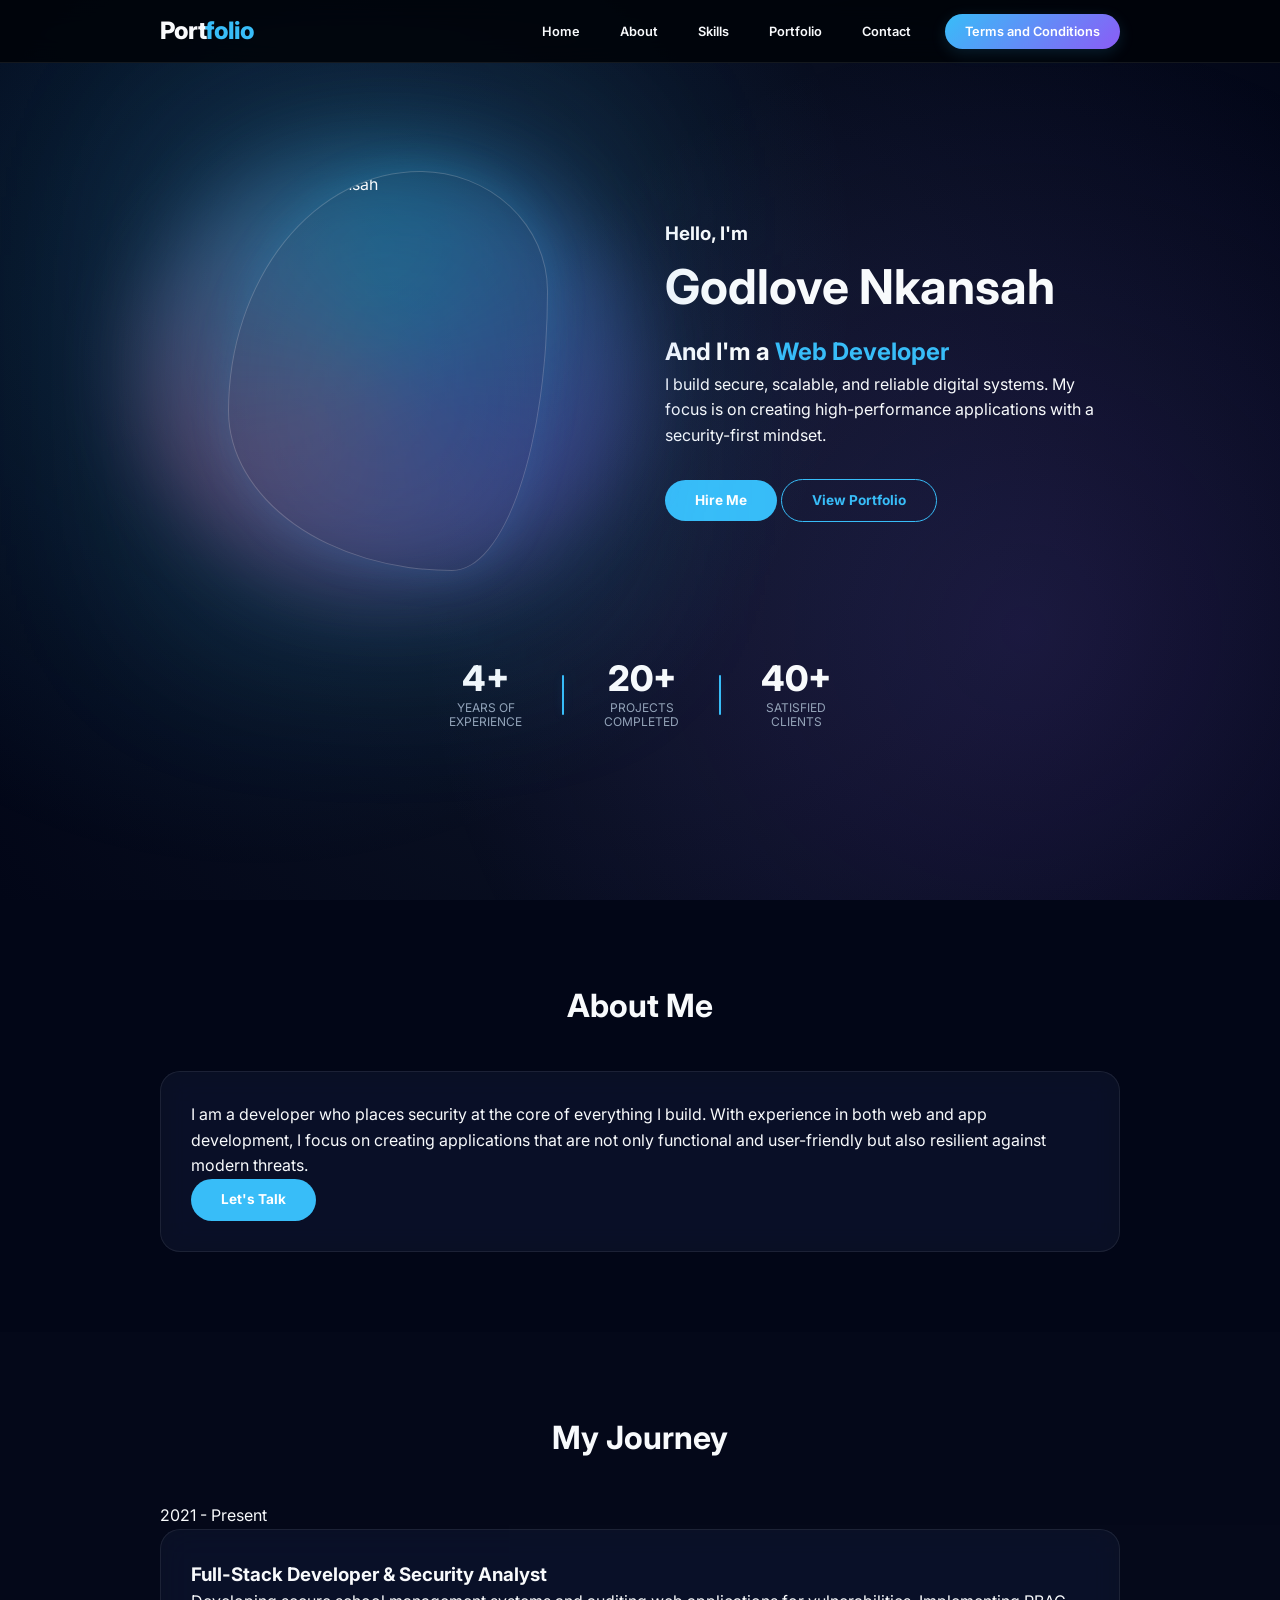
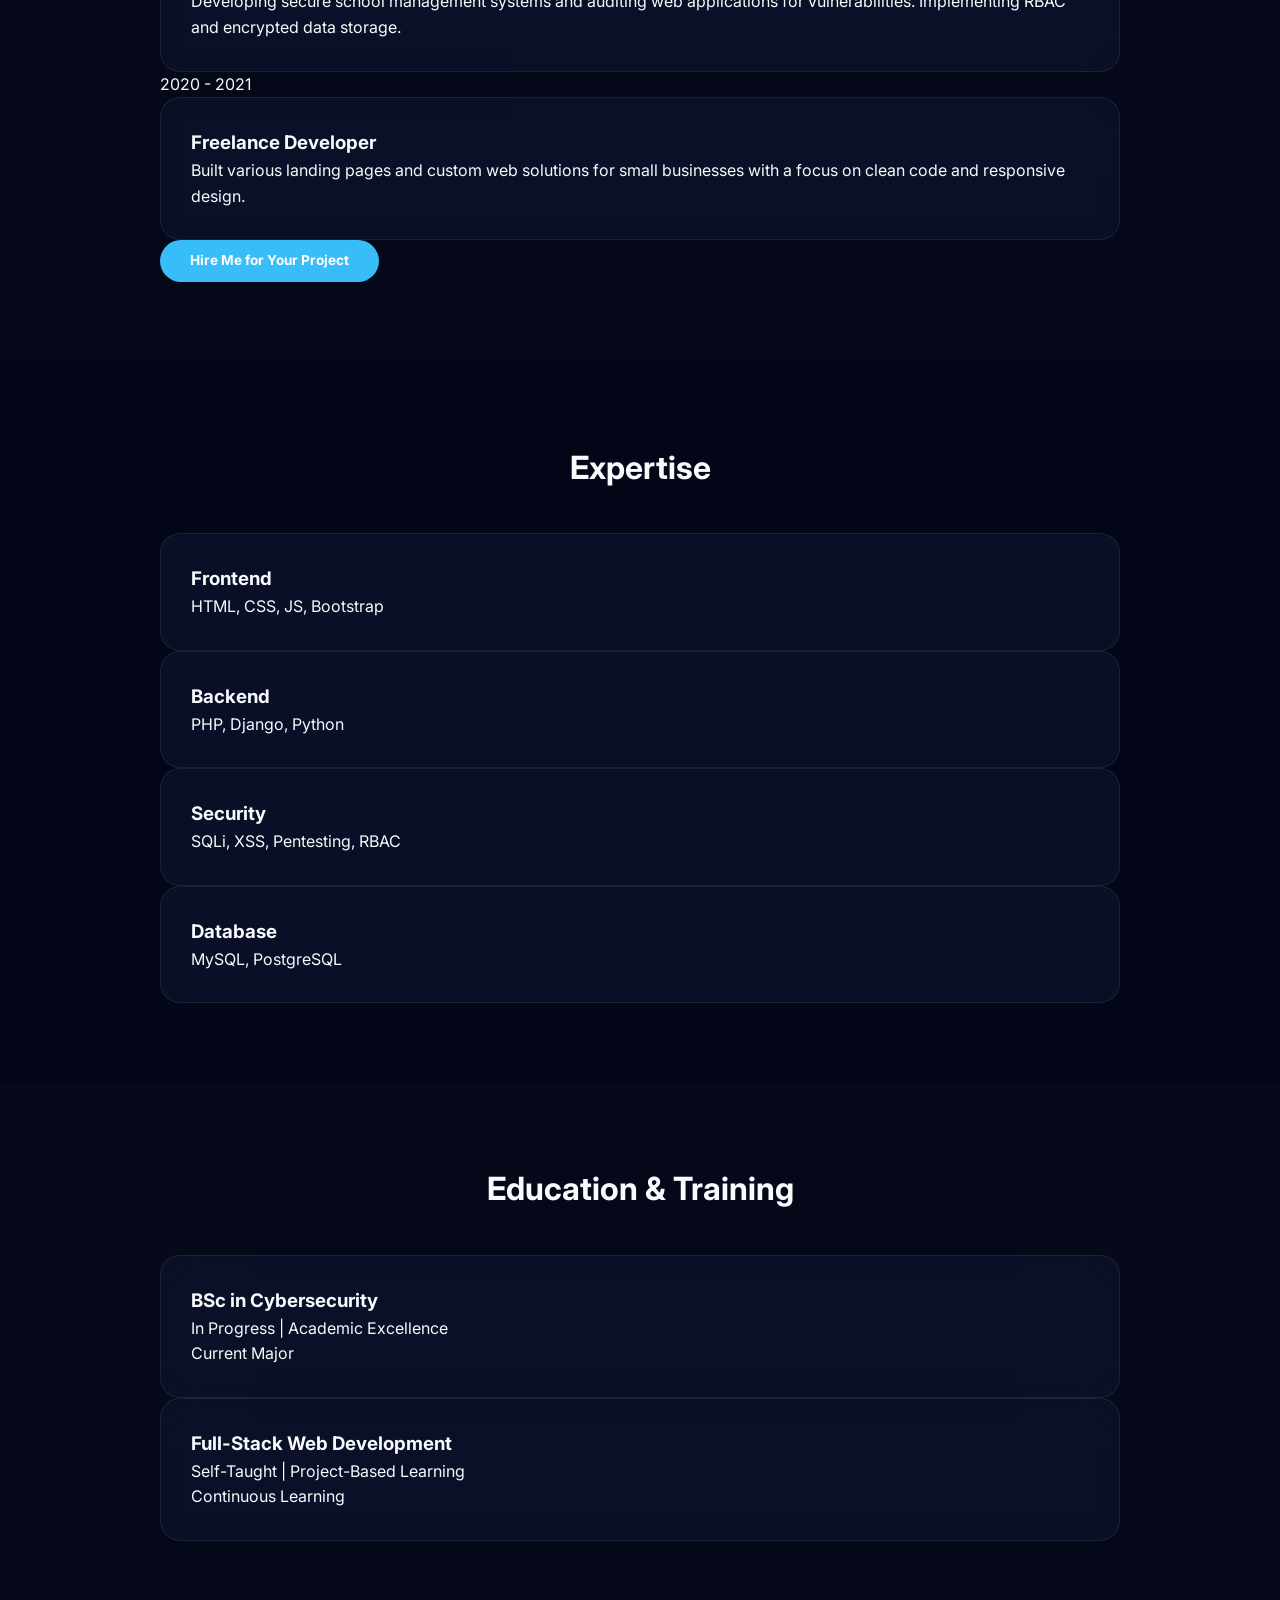
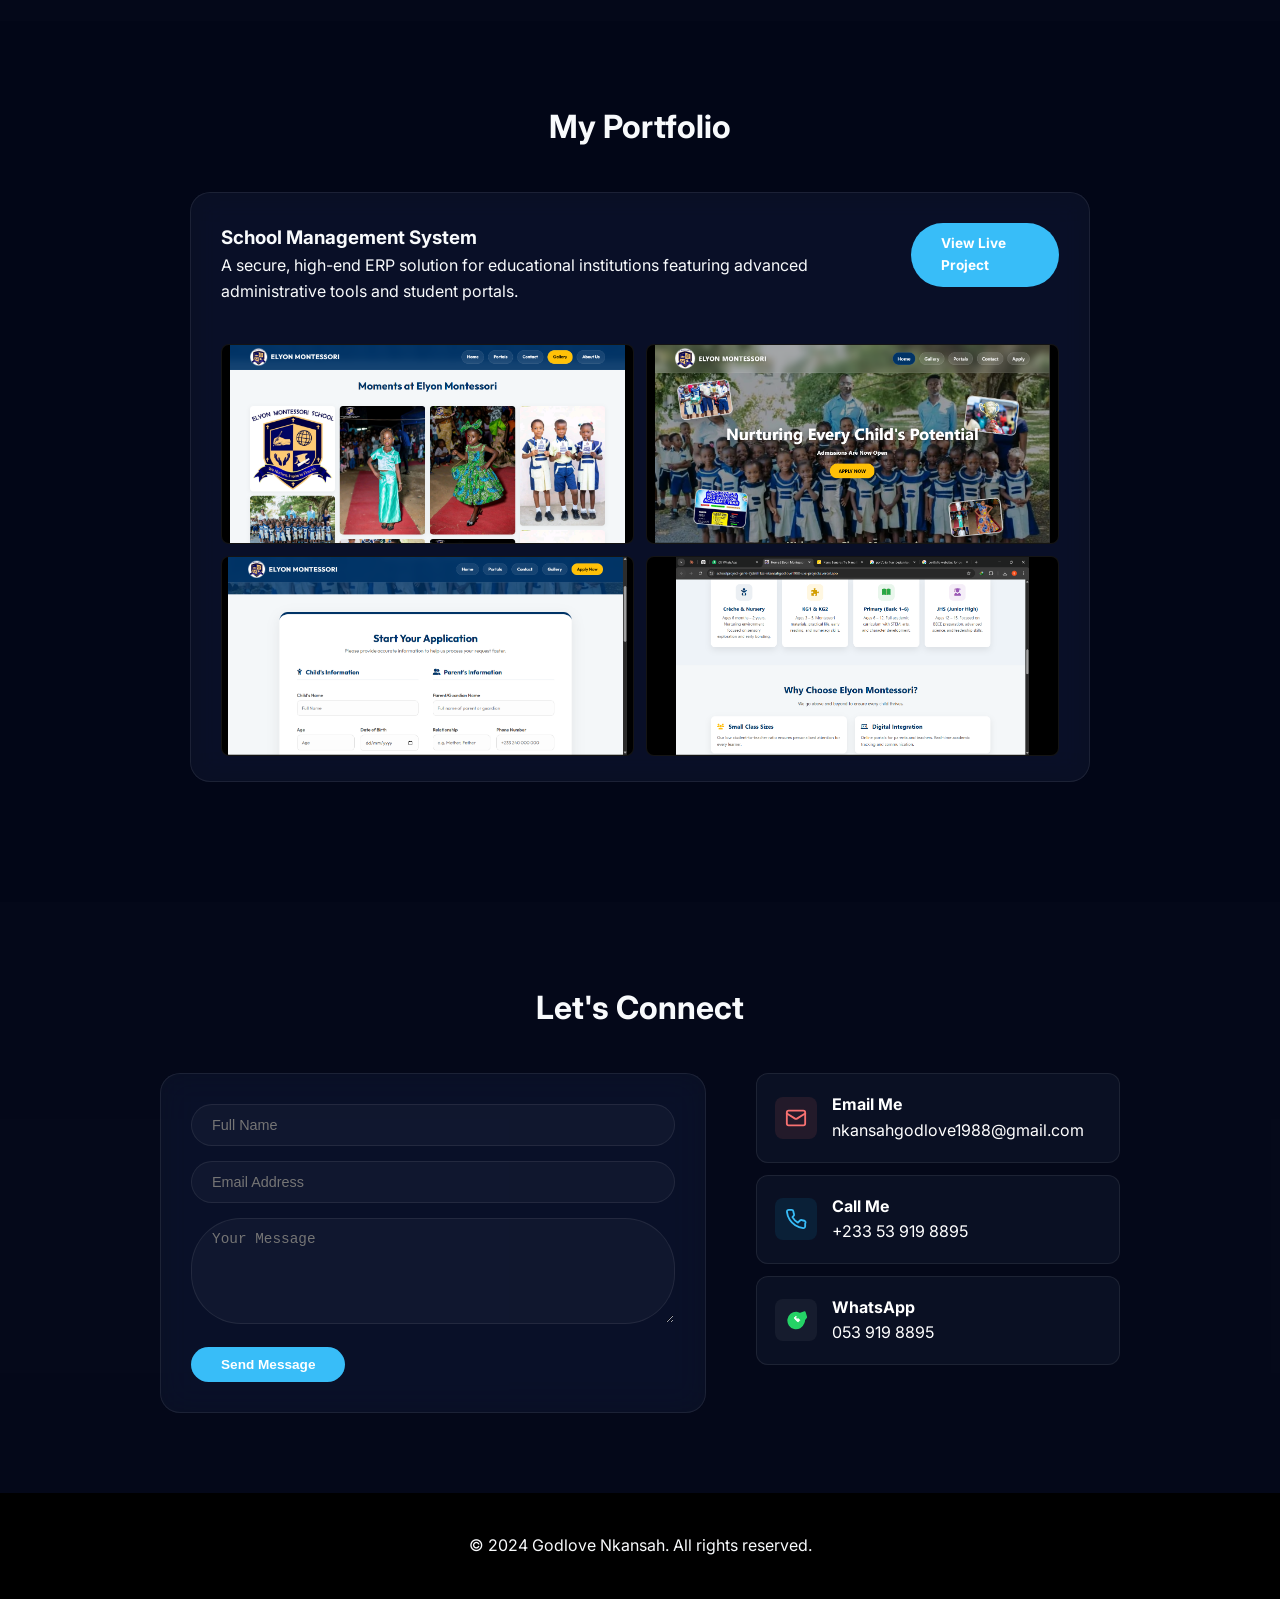
==== my portfolio/index.html @ 36435b4e "Add files via upload" ====
<!DOCTYPE html>
<html lang="en">

<head>
    <meta charset="UTF-8">
    <meta name="viewport" content="width=device-width, initial-scale=1.0">
    <title>Godlove Nkansah | Portfolio</title>

    <!-- Fonts -->
    <link rel="preconnect" href="https://fonts.googleapis.com">
    <link rel="preconnect" href="https://fonts.gstatic.com" crossorigin>
    <link href="https://fonts.googleapis.com/css2?family=Inter:wght@400;500;600;700;800&display=swap" rel="stylesheet">

    <!-- Icons -->
    <script src="https://unpkg.com/lucide@latest"></script>

    <!-- CSS -->
    <link rel="stylesheet" href="style.css">
</head>

<body>
    <div class="scroll-progress-container">
        <div class="scroll-progress"></div>
    </div>

    <nav id="main-nav">
        <div class="container nav-container">
            <div class="logo">Port<span>folio</span></div>
            <ul class="nav-links">
                <li><a href="#home" class="nav-btn">Home</a></li>
                <li><a href="#about" class="nav-btn">About</a></li>
                <li><a href="#skills" class="nav-btn">Skills</a></li>
                <li><a href="#projects" class="nav-btn">Portfolio</a></li>
                <li><a href="#contact" class="nav-btn">Contact</a></li>
                <li><a href="terms.html" class="nav-btn btn-cv">Terms and Conditions</a></li>
            </ul>
            <button class="mobile-toggle" id="mobile-toggle">
                <i data-lucide="menu"></i>
            </button>
        </div>
    </nav>

    <main id="home">
        <!-- Hero Section -->
        <section class="hero-section">
            <div class="container">
                <div class="hero-main">
                    <div class="hero-image-side">
                        <div class="blob-bg"></div>
                        <div class="profile-img-container">
                            <!-- Placeholder Profile -->
                            <img src="https://images.unsplash.com/photo-1507003211169-0a1dd7228f2d?auto=format&fit=crop&q=80&w=600"
                                alt="Godlove Nkansah">
                        </div>
                    </div>
                    <div class="hero-text-side">
                        <h3>Hello, I'm</h3>
                        <h1>Godlove Nkansah</h1>
                        <h2>And I'm a <span>Web Developer</span></h2>
                        <p>I build secure, scalable, and reliable digital systems. My focus is on creating
                            high-performance applications with a security-first mindset.</p>

                        <div class="hero-socials">
                            <a href="#"><i data-lucide="facebook"></i></a>
                            <a href="#"><i data-lucide="twitter"></i></a>
                            <a href="#"><i data-lucide="linkedin"></i></a>
                            <a href="#"><i data-lucide="github"></i></a>
                        </div>

                        <div class="hero-actions">
                            <a href="#contact" class="btn btn-primary">Hire Me</a>
                            <a href="#projects" class="btn btn-outline">View Portfolio</a>
                        </div>
                    </div>
                </div>

                <div class="hero-stats">
                    <div class="stat-item">
                        <h4>4+</h4>
                        <p>Years of <br> Experience</p>
                    </div>
                    <div class="stat-divider"></div>
                    <div class="stat-item">
                        <h4>20+</h4>
                        <p>Projects <br> Completed</p>
                    </div>
                    <div class="stat-divider"></div>
                    <div class="stat-item">
                        <h4>40+</h4>
                        <p>Satisfied <br> Clients</p>
                    </div>
                </div>
            </div>
        </section>

        <!-- About Section -->
        <section id="about" class="fade-up">
            <div class="container text-center-mobile">
                <h2 class="section-title">About Me</h2>
                <div class="glass-card about-intro">
                    <p>I am a developer who places security at the core of everything I build. With experience in both
                        web and app development, I focus on creating applications that are not only functional and
                        user-friendly but also resilient against modern threats.</p>
                    <div class="section-actions">
                        <a href="#contact" class="btn btn-primary">Let's Talk</a>
                    </div>
                </div>
            </div>
        </section>

        <!-- Experience Section -->
        <section id="experience" class="bg-section">
            <div class="container">
                <h2 class="section-title">My Journey</h2>
                <div class="timeline">
                    <div class="timeline-item">
                        <div class="timeline-dot"></div>
                        <div class="timeline-date">2021 - Present</div>
                        <div class="glass-card">
                            <h3>Full-Stack Developer & Security Analyst</h3>
                            <p>Developing secure school management systems and auditing web applications for
                                vulnerabilities. Implementing RBAC and encrypted data storage.</p>
                        </div>
                    </div>
                    <div class="timeline-item">
                        <div class="timeline-dot"></div>
                        <div class="timeline-date">2020 - 2021</div>
                        <div class="glass-card">
                            <h3>Freelance Developer</h3>
                            <p>Built various landing pages and custom web solutions for small businesses with a focus on
                                clean code and responsive design.</p>
                        </div>
                    </div>
                </div>
                <div class="section-actions text-center">
                    <a href="#contact" class="btn btn-primary">Hire Me for Your Project</a>
                </div>
            </div>
        </section>

        <!-- Skills Section -->
        <section id="skills">
            <div class="container">
                <h2 class="section-title">Expertise</h2>
                <div class="skills-grid-advanced">
                    <div class="skill-box glass-card">
                        <div class="skill-header">
                            <i data-lucide="layout"></i>
                            <h3>Frontend</h3>
                        </div>
                        <div class="skill-bar">
                            <div class="progress" style="width: 90%;"></div>
                        </div>
                        <p>HTML, CSS, JS, Bootstrap</p>
                    </div>
                    <div class="skill-box glass-card">
                        <div class="skill-header">
                            <i data-lucide="server"></i>
                            <h3>Backend</h3>
                        </div>
                        <div class="skill-bar">
                            <div class="progress" style="width: 85%;"></div>
                        </div>
                        <p>PHP, Django, Python</p>
                    </div>
                    <div class="skill-box glass-card">
                        <div class="skill-header">
                            <i data-lucide="shield"></i>
                            <h3>Security</h3>
                        </div>
                        <div class="skill-bar">
                            <div class="progress" style="width: 95%;"></div>
                        </div>
                        <p>SQLi, XSS, Pentesting, RBAC</p>
                    </div>
                    <div class="skill-box glass-card">
                        <div class="skill-header">
                            <i data-lucide="database"></i>
                            <h3>Database</h3>
                        </div>
                        <div class="skill-bar">
                            <div class="progress" style="width: 80%;"></div>
                        </div>
                        <p>MySQL, PostgreSQL</p>
                    </div>
                </div>
            </div>
        </section>

        <!-- Education & Training Section -->
        <section id="training" class="bg-section">
            <div class="container">
                <h2 class="section-title">Education & Training</h2>
                <div class="projects-grid">
                    <div class="glass-card cert-card">
                        <i data-lucide="graduation-cap"></i>
                        <h3>BSc in Cybersecurity</h3>
                        <p>In Progress | Academic Excellence</p>
                        <span class="focus-tag">Current Major</span>
                    </div>
                    <div class="glass-card cert-card">
                        <i data-lucide="code-2"></i>
                        <h3>Full-Stack Web Development</h3>
                        <p>Self-Taught | Project-Based Learning</p>
                        <span class="focus-tag">Continuous Learning</span>
                    </div>
                </div>
            </div>
        </section>

        <!-- Projects Section -->
        <section id="projects">
            <div class="container">
                <h2 class="section-title">My Portfolio</h2>

                <!-- Project: School Management System (Compact Gallery) -->
                <div class="glass-card project-card-v3">
                    <div class="project-content-v3">
                        <div class="project-header-v3">
                            <div class="title-meta">
                                <h3>School Management System</h3>
                                <p class="project-desc">A secure, high-end ERP solution for educational institutions
                                    featuring advanced administrative tools and student portals.</p>
                            </div>
                            <a href="https://schoolproject-gsn6-7jds6h1xz-nkansahgodlove1988-uxs-projects.vercel.app/"
                                target="_blank" class="btn btn-primary btn-sm">View Live Project</a>
                        </div>
                    </div>

                    <div class="project-mini-grid">
                        <div class="mini-img" onclick="openLightbox('images/Screenshot 2026-04-08 165418.png')">
                            <img src="images/Screenshot 2026-04-08 165418.png" alt="Admin Dashboard">
                        </div>
                        <div class="mini-img" onclick="openLightbox('images/Screenshot 2026-04-08 165438.png')">
                            <img src="images/Screenshot 2026-04-08 165438.png" alt="Analytics View">
                        </div>
                        <div class="mini-img" onclick="openLightbox('images/Screenshot 2026-04-08 165044.png')">
                            <img src="images/Screenshot 2026-04-08 165044.png" alt="Student Portal">
                        </div>
                        <div class="mini-img" onclick="openLightbox('images/Screenshot 2026-04-08 164956.png')">
                            <img src="images/Screenshot 2026-04-08 164956.png" alt="Portal Tools">
                        </div>
                    </div>
                </div>
            </div>
        </section>

        <!-- Lightbox Modal -->
        <div id="lightbox" class="lightbox" onclick="closeLightbox()">
            <span class="close-lightbox">&times;</span>
            <img id="lightbox-img" src="" alt="Preview">
        </div>
        <!-- Contact Section -->
        <section id="contact" class="bg-section">
            <div class="container">
                <h2 class="section-title">Let's Connect</h2>
                <div class="contact-grid">
                    <div class="contact-form-container glass-card">
                        <form id="contact-form">
                            <div class="form-group">
                                <input type="text" placeholder="Full Name" required>
                            </div>
                            <div class="form-group">
                                <input type="email" placeholder="Email Address" required>
                            </div>
                            <div class="form-group">
                                <textarea placeholder="Your Message" rows="5" required></textarea>
                            </div>
                            <div class="form-submit-container">
                                <button type="submit" class="btn btn-primary">Send Message</button>
                            </div>
                        </form>
                    </div>

                    <div class="contact-methods">
                        <a href="mailto:nkansahgodlove1988@gmail.com" class="contact-method-link">
                            <svg class="lucide lucide-mail" xmlns="http://www.w3.org/2000/svg" width="24" height="24" viewBox="0 0 24 24" fill="none" stroke="currentColor" stroke-width="2" stroke-linecap="round" stroke-linejoin="round"><rect width="20" height="16" x="2" y="4" rx="2"/><path d="m22 7-8.97 5.7a1.94 1.94 0 0 1-2.06 0L2 7"/></svg>
                            <div>
                                <h4>Email Me</h4>
                                <p>nkansahgodlove1988@gmail.com</p>
                            </div>
                        </a>
                        <a href="tel:+233539198895" class="contact-method-link">
                            <svg class="lucide lucide-phone" xmlns="http://www.w3.org/2000/svg" width="24" height="24" viewBox="0 0 24 24" fill="none" stroke="currentColor" stroke-width="2" stroke-linecap="round" stroke-linejoin="round"><path d="M22 16.92v3a2 2 0 0 1-2.18 2 19.79 19.79 0 0 1-8.63-3.07 19.5 19.5 0 0 1-6-6 19.79 19.79 0 0 1-3.07-8.67A2 2 0 0 1 4.11 2h3a2 2 0 0 1 2 1.72 12.84 12.84 0 0 0 .7 2.81 2 2 0 0 1-.45 2.11L8.09 9.91a16 16 0 0 0 6 6l2.27-2.27a2 2 0 0 1 2.11-.45 12.84 12.84 0 0 0 2.81.7A2 2 0 0 1 22 16.92z"/></svg>
                            <div>
                                <h4>Call Me</h4>
                                <p>+233 53 919 8895</p>
                            </div>
                        </a>
                        <a href="https://wa.me/233539198895" target="_blank" class="contact-method-link whatsapp-link">
                            <svg class="lucide lucide-whatsapp" xmlns="http://www.w3.org/2000/svg" width="24" height="24" viewBox="0 0 24 24" fill="none" stroke="#25D366" stroke-width="2" stroke-linecap="round" stroke-linejoin="round"><path d="M21 11.5a8.38 8.38 0 0 1-.9 3.8 8.5 8.5 0 1 1-7.6-11.23 8.35 8.35 0 0 1 3.5 1.13l5.5-1.7 1.7 5.5Z" fill="#25D366"/><path d="M12.3 8.3c-.3-.3-.6-.3-.9 0l-1.1 1.1c-.2.2-.3.5-.1.7.5.8 1.1 1.5 1.7 2.1l2.1 1.7c.2.2.5.1.7-.1l1.1-1.1c.3-.3.3-.6 0-.9l-1.1-1.1c-.3-.3-.6-.3-.9 0l-.3.3c-.2.2-.5.2-.7 0l-1.1-1.1c-.2-.2-.2-.5 0-.7l.3-.3Z" fill="white" stroke="white" stroke-width="1"/></svg>
                            <div>
                                <h4>WhatsApp</h4>
                                <p>053 919 8895</p>
                            </div>
                        </a>
                    </div>
                </div>
            </div>
        </section>
    </main>

    <footer class="footer">
        <div class="container">
            <div class="footer-content">
                <p>&copy; 2024 Godlove Nkansah. All rights reserved.</p>
                <div class="footer-socials">
                    <a href="#"><i data-lucide="linkedin"></i></a>
                    <a href="#"><i data-lucide="github"></i></a>
                    <a href="https://wa.me/233539198895"><i data-lucide="message-circle"></i></a>
                </div>
            </div>
        </div>
    </footer>

    <script src="script.js"></script>
</body>

</html>
---- my portfolio/style.css ----
:root {
    --bg-dark: #020617;
    --bg-card: rgba(15, 23, 42, 0.6);
    --primary: #38bdf8;
    --primary-glow: rgba(56, 189, 248, 0.15);
    --secondary: #8b5cf6;
    --secondary-glow: rgba(139, 92, 246, 0.15);
    --accent: #f472b6;
    --text-main: #f8fafc;
    --text-muted: #94a3b8;
    --border-color: rgba(255, 255, 255, 0.08);
    --transition: cubic-bezier(0.4, 0, 0.2, 1); 
    --transition-speed: 0.4s;
}

body::before {
    content: '';
    position: fixed;
    top: 0;
    left: 0;
    width: 100%;
    height: 100%;
    background: radial-gradient(circle at 50% 50%, #0f172a 0%, #020617 100%);
    z-index: -2;
}

body::after {
    content: '';
    position: fixed;
    top: 0;
    left: 0;
    width: 100%;
    height: 100%;
    background: 
        radial-gradient(circle at 20% 30%, var(--primary-glow) 0%, transparent 50%),
        radial-gradient(circle at 80% 70%, var(--secondary-glow) 0%, transparent 50%);
    z-index: -1;
    animation: bg-pulse 15s ease-in-out infinite alternate;
}

@keyframes bg-pulse {
    0% { transform: scale(1) translate(0, 0); }
    100% { transform: scale(1.2) translate(5%, 5%); }
}

* { margin: 0; padding: 0; box-sizing: border-box; }

html { scroll-behavior: smooth; scroll-padding-top: 80px; }

body {
    background-color: var(--bg-dark);
    color: var(--text-main);
    font-family: 'Inter', sans-serif;
    line-height: 1.6;
    overflow-x: hidden;
}

.container { max-width: 1000px; margin: 0 auto; padding: 0 20px; }

/* --- Navigation --- */
#main-nav {
    position: fixed;
    top: 0;
    width: 100%;
    z-index: 1000;
    background: rgba(1, 4, 9, 0.9);
    backdrop-filter: blur(12px);
    padding: 12px 0;
    border-bottom: 1px solid var(--border-color);
}



.scroll-progress-container {
    position: fixed;
    top: 0;
    left: 0;
    width: 100%;
    height: 3px;
    z-index: 2000;
}

.scroll-progress {
    height: 100%;
    background: linear-gradient(to right, var(--primary), var(--secondary));
    width: 0%;
    box-shadow: 0 0 10px var(--primary-glow);
}

.nav-container { 
    display: flex; 
    justify-content: space-between; 
    align-items: center; 
    width: 100%;
}

.logo {
    font-size: 1.5rem;
    font-weight: 800;
    color: var(--text-main);
    text-decoration: none;
    letter-spacing: -1px;
}

.logo span {
    color: var(--primary);
}

.nav-links { display: flex; gap: 8px; align-items: center; list-style: none; margin-left: auto; }

.nav-btn {
    padding: 8px 16px;
    border-radius: 50px;
    font-weight: 600;
    font-size: 0.8rem;
    text-decoration: none;
    color: var(--text-main);
    transition: var(--transition);
}

.nav-btn:hover { 
    background: var(--primary-glow); 
    color: var(--primary);
    transform: translateY(-1px);
}

.btn-cv {
    background: linear-gradient(135deg, var(--primary), var(--secondary));
    color: white !important;
    border: none;
    padding: 10px 20px !important;
    box-shadow: 0 4px 15px var(--primary-glow);
    margin-left: 10px;
}

.btn-cv:hover {
    transform: translateY(-2px) scale(1.05);
    box-shadow: 0 8px 25px var(--primary-glow);
    filter: brightness(1.1);
}

/* --- Hero --- */
.hero-section { min-height: 100vh; display: flex; align-items: center; padding: 80px 0; }
.hero-text-side h3 { animation: fade-in-right 0.8s ease-out 0.2s forwards; opacity: 0; }
.hero-text-side h1 { font-size: 3rem; margin-bottom: 8px; animation: fade-in-right 0.8s ease-out 0.4s forwards; opacity: 0; }
.hero-text-side h2 { animation: fade-in-right 0.8s ease-out 0.6s forwards; opacity: 0; }
.hero-text-side h2 span { color: var(--primary); }
.hero-text-side p { animation: fade-in-right 0.8s ease-out 0.8s forwards; opacity: 0; }
.hero-socials { animation: fade-in-right 0.8s ease-out 1s forwards; opacity: 0; margin-bottom: 25px; }
.hero-actions { animation: fade-in-up 0.8s ease-out 1.2s forwards; opacity: 0; margin-top: 30px; }

@keyframes fade-in-right {
    0% { transform: translateX(-30px); opacity: 0; }
    100% { transform: translateX(0); opacity: 1; }
}

@keyframes fade-in-up {
    0% { transform: translateY(30px); opacity: 0; }
    100% { transform: translateY(0); opacity: 1; }
}

@keyframes float {
    0%, 100% { transform: translateY(0); }
    50% { transform: translateY(-10px); }
}

.hero-main { 
    display: grid; 
    grid-template-columns: 1fr 1fr; 
    gap: 50px; 
    align-items: center;
}

.hero-text-side {
    animation: float 8s ease-in-out infinite;
}

.hero-image-side { position: relative; display: flex; justify-content: center; align-items: center; }

.profile-img-container {
    width: 100%;
    max-width: 320px;
    aspect-ratio: 4/5;
    border-radius: 60% 40% 30% 70% / 60% 30% 70% 40%;
    overflow: hidden;
    position: relative;
    z-index: 2;
    border: 1px solid rgba(255, 255, 255, 0.2);
    box-shadow: 0 0 40px var(--primary-glow);
    animation: blob-morph 10s ease-in-out infinite, zoom-in-entry 1.5s cubic-bezier(0.16, 1, 0.3, 1) 0.5s forwards;
    opacity: 0;
}

.hero-image-side::before {
    content: '';
    position: absolute;
    width: 110%;
    height: 110%;
    border-radius: 50%;
    background: conic-gradient(from 0deg, var(--primary), var(--secondary), var(--accent), var(--primary));
    filter: blur(40px);
    opacity: 0.3;
    animation: spin 8s linear infinite;
    z-index: 1;
}

@keyframes spin {
    to { transform: rotate(360deg); }
}

.profile-img-container img { width: 100%; height: 100%; object-fit: cover; }

.blob-bg {
    position: absolute;
    width: 400px;
    height: 480px;
    background: var(--primary);
    filter: blur(100px);
    opacity: 0.2;
    z-index: 1;
    animation: float 12s ease-in-out infinite;
}

@keyframes blob-morph {
    0%, 100% { border-radius: 60% 40% 30% 70% / 60% 30% 70% 40%; }
    50% { border-radius: 30% 60% 70% 40% / 50% 60% 30% 60%; }
}

@keyframes zoom-in-entry {
    0% { transform: scale(2); opacity: 0; filter: blur(10px); }
    100% { transform: scale(1); opacity: 1; filter: blur(0); }
}

.hero-stats {
    display: flex;
    justify-content: center;
    align-items: center;
    gap: 40px;
    margin-top: 50px;
    padding-top: 40px;
    animation: float 7s ease-in-out infinite 1s;
}

.stat-divider {
    width: 2px;
    height: 40px;
    background: var(--primary);
    box-shadow: 0 0 10px var(--primary-glow);
    border-radius: 2px;
}

.stat-item { text-align: center; }
.stat-item h4 { font-size: 2.2rem; font-weight: 800; transition: var(--transition); line-height: 1; margin-bottom: 5px; }
.stat-item h4:hover { transform: translateY(-2px); color: var(--primary); }
.stat-item p { font-size: 0.75rem; color: var(--text-muted); text-transform: uppercase; line-height: 1.2; }

/* --- Sections --- */
section { padding: 80px 0; clear: both; }
.section-title { font-size: 2rem; text-align: center; margin-bottom: 40px; }
.bg-section { background: rgba(255, 255, 255, 0.01); }

.glass-card {
    background: var(--bg-card);
    backdrop-filter: blur(16px) saturate(180%);
    border: 1px solid var(--border-color);
    border-radius: 20px;
    padding: 30px;
    transition: var(--transition-speed) var(--transition);
    animation: float-card 12s ease-in-out infinite;
    position: relative;
    overflow: hidden;
}

.glass-card::after {
    content: '';
    position: absolute;
    top: 0;
    left: -100%;
    width: 100%;
    height: 100%;
    background: linear-gradient(90deg, transparent, rgba(255,255,255,0.05), transparent);
    transition: 0.5s;
}

.glass-card:hover::after {
    left: 100%;
}

@keyframes float-card {
    0%, 100% { transform: translateY(0) rotate(0); }
    33% { transform: translateY(-8px) rotate(0.8deg); }
    66% { transform: translateY(4px) rotate(-0.5deg); }
}

.glass-card:hover { 
    border-color: rgba(255,255,255,0.3); 
    transform: translateY(-8px) scale(1.02); 
    box-shadow: 0 20px 40px rgba(0,0,0,0.4);
    z-index: 10; 
}

/* --- PROJECT GALLERY --- */
.project-card-v3 { margin: 0 auto 40px auto; max-width: 900px; padding: 0 !important; }
.project-content-v3 { padding: 30px 30px 5px 30px; }
.project-header-v3 {
    display: flex;
    justify-content: space-between;
    align-items: flex-start;
    gap: 15px;
    margin-bottom: 35px;
}

.project-mini-grid {
    display: grid;
    grid-template-columns: 1fr 1fr;
    gap: 12px;
    padding: 0 30px 25px 30px;
}

.mini-img {
    height: 200px;
    border-radius: 8px;
    overflow: hidden;
    cursor: zoom-in;
    border: 1px solid var(--border-color);
    transition: var(--transition);
    background: #000;
    display: flex;
    align-items: center;
    justify-content: center;
}

.mini-img img { width: 100%; height: 100%; object-fit: contain; transition: var(--transition); }
.mini-img:hover img { transform: scale(1.05); }
.mini-img:hover { transform: translateY(-3px); border-color: var(--primary); box-shadow: 0 5px 15px rgba(14, 165, 233, 0.2); }

/* --- Contact Form --- */
.contact-grid { display: grid; grid-template-columns: 1.2fr 0.8fr; gap: 50px; align-items: start; }
.contact-form { display: flex; flex-direction: column; gap: 0; }
.form-group { margin-bottom: 15px; }
.form-group input, .form-group textarea {
    width: 100%;
    background: rgba(255, 255, 255, 0.03);
    border: 1px solid var(--border-color);
    padding: 12px 20px;
    border-radius: 50px;
    color: white;
    font-size: 0.9rem;
    transition: var(--transition);
}

.form-group input:focus, .form-group textarea:focus { border-color: var(--primary); background: rgba(14, 165, 233, 0.05); }

.btn-primary, .btn-outline {
    padding: 10px 30px;
    border-radius: 50px;
    font-weight: 700;
    text-decoration: none;
    cursor: pointer;
    transition: var(--transition);
    font-size: 0.85rem;
    display: inline-block;
}

.btn-primary { background: var(--primary); color: #fff; border: none; }
.btn-primary:hover { transform: translateY(-2px); box-shadow: 0 8px 15px var(--primary-glow); }

.btn-outline { background: transparent; color: var(--primary); border: 1px solid var(--primary) !important; }
.btn-outline:hover { background: var(--primary-glow); transform: translateY(-2px); }

.contact-method-link {
    display: flex;
    align-items: center;
    gap: 15px;
    padding: 18px;
    background: var(--bg-card);
    border: 1px solid var(--border-color);
    border-radius: 12px;
    text-decoration: none;
    color: white;
    margin-bottom: 12px;
    transition: var(--transition);
    width: 100%;
}

.contact-method-link:hover {
    border-color: var(--primary);
    transform: translateX(5px);
    background: rgba(14, 165, 233, 0.05);
}

.contact-method-link svg {
    width: 22px; height: 22px; padding: 10px; background: rgba(255,255,255,0.05); border-radius: 8px; flex-shrink: 0; display: block; box-sizing: content-box;
}

.contact-method-link .lucide-mail { color: #f87171 !important; background: rgba(248, 113, 113, 0.1); }
.contact-method-link .lucide-phone { color: var(--primary) !important; background: rgba(14, 165, 233, 0.1); }
.contact-method-link .whatsapp-link svg { color: #22c55e !important; background: rgba(34, 197, 94, 0.1); }

.footer { padding: 40px 0; background: #000; text-align: center; }

/* Lightbox */
.lightbox {
    position: fixed; inset: 0; background: rgba(0,0,0,0.9); z-index: 2000; display: none; align-items: center; justify-content: center;
}
#lightbox-img { max-width: 90%; max-height: 90%; border-radius: 8px; }

/* --- Mobile Menu Styles --- */
.mobile-toggle {
    display: none;
    background: none;
    border: none;
    color: white;
    font-size: 1.8rem;
    cursor: pointer;
    z-index: 2000;
}

@media (max-width: 800px) {
    .container { padding: 0 15px; }
    
    .mobile-toggle { display: block; }
    
    .nav-links {
        display: none;
        position: fixed;
        top: 0;
        right: 0;
        height: 100vh;
        width: 100%;
        background: rgba(1, 4, 9, 0.98);
        backdrop-filter: blur(20px);
        flex-direction: column;
        justify-content: center;
        align-items: center;
        gap: 20px;
        z-index: 1500;
        transition: 0.3s ease;
    }
    
    .nav-links.active {
        display: flex;
    }

    .hero-section { padding: 100px 0 40px 0; min-height: auto; overflow: hidden; }
    .hero-main { grid-template-columns: 1fr; text-align: center; gap: 30px; }
    .hero-image-side { order: -1; margin-bottom: 40px; }
    .hero-image-side::before { width: 140%; height: 140%; opacity: 0.2; } /* Subtler aura on mobile */
    .hero-text-side h1 { font-size: 2.2rem; }
    .hero-text-side h2 { font-size: 1.4rem; }
    .hero-actions { display: flex; flex-direction: column; gap: 15px; align-items: center; }
    .hero-actions .btn { width: 100%; max-width: 250px; }
    
    .nav-links { margin-left: 0; } /* Reset margin for mobile menu */
    .btn-cv { margin-left: 0; margin-top: 10px; width: 80%; text-align: center; }

    .hero-stats { 
        flex-direction: row; 
        flex-wrap: wrap; 
        gap: 15px; 
        justify-content: center;
        margin-top: 20px;
        padding: 20px 0;
    }
    .stat-item { flex: 1 1 100px; }
    .stat-divider { display: none; }
    
    .section-title { font-size: 1.8rem; margin-bottom: 30px; }
    .glass-card { padding: 20px; }
    
    .project-header-v3 { flex-direction: column; align-items: center; text-align: center; }
    .project-mini-grid { grid-template-columns: 1fr; padding: 0 20px 20px 20px; }
    .mini-img { height: 180px; }
    
    .contact-grid { grid-template-columns: 1fr; gap: 30px; }
    .contact-method-link { padding: 15px; }
}

@media (max-width: 480px) {
    .hero-text-side h1 { font-size: 1.8rem; }
    .hero-text-side h3 { font-size: 1rem; }
    .stat-item h4 { font-size: 1.8rem; }
}
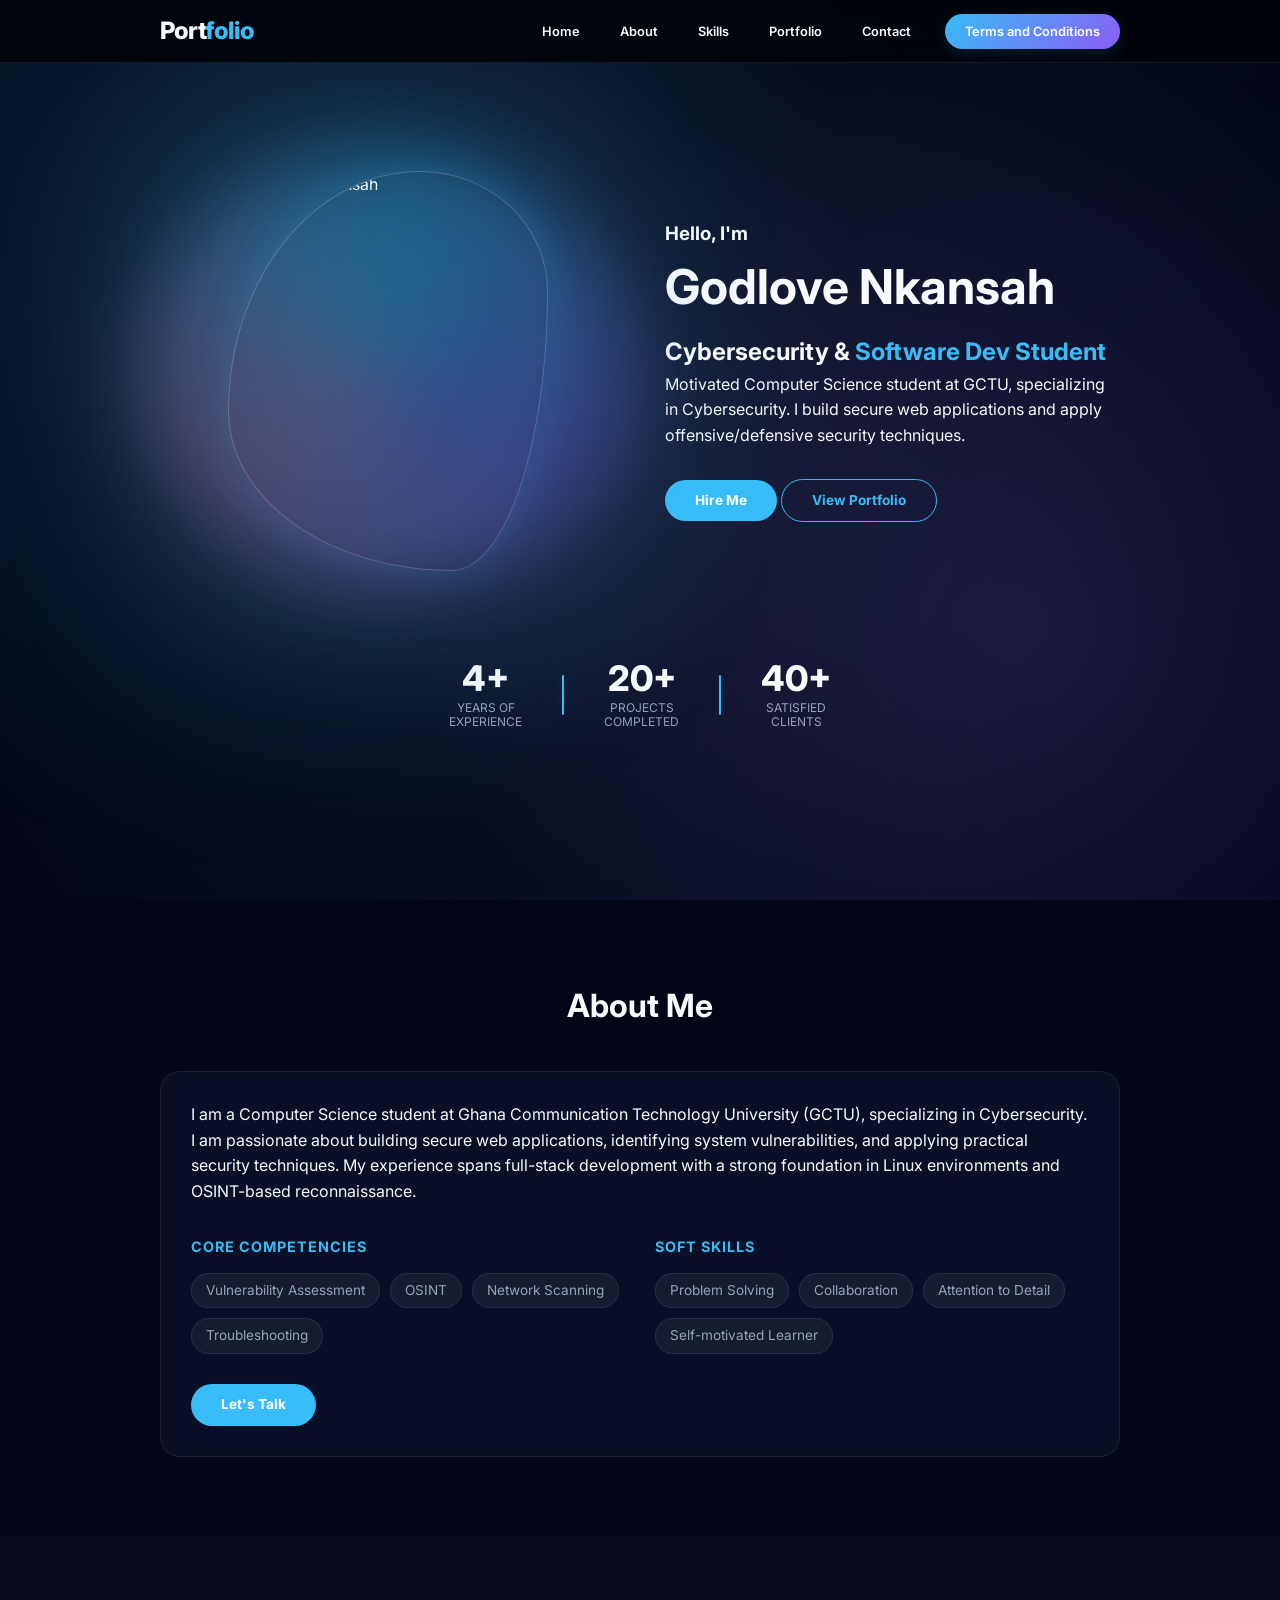
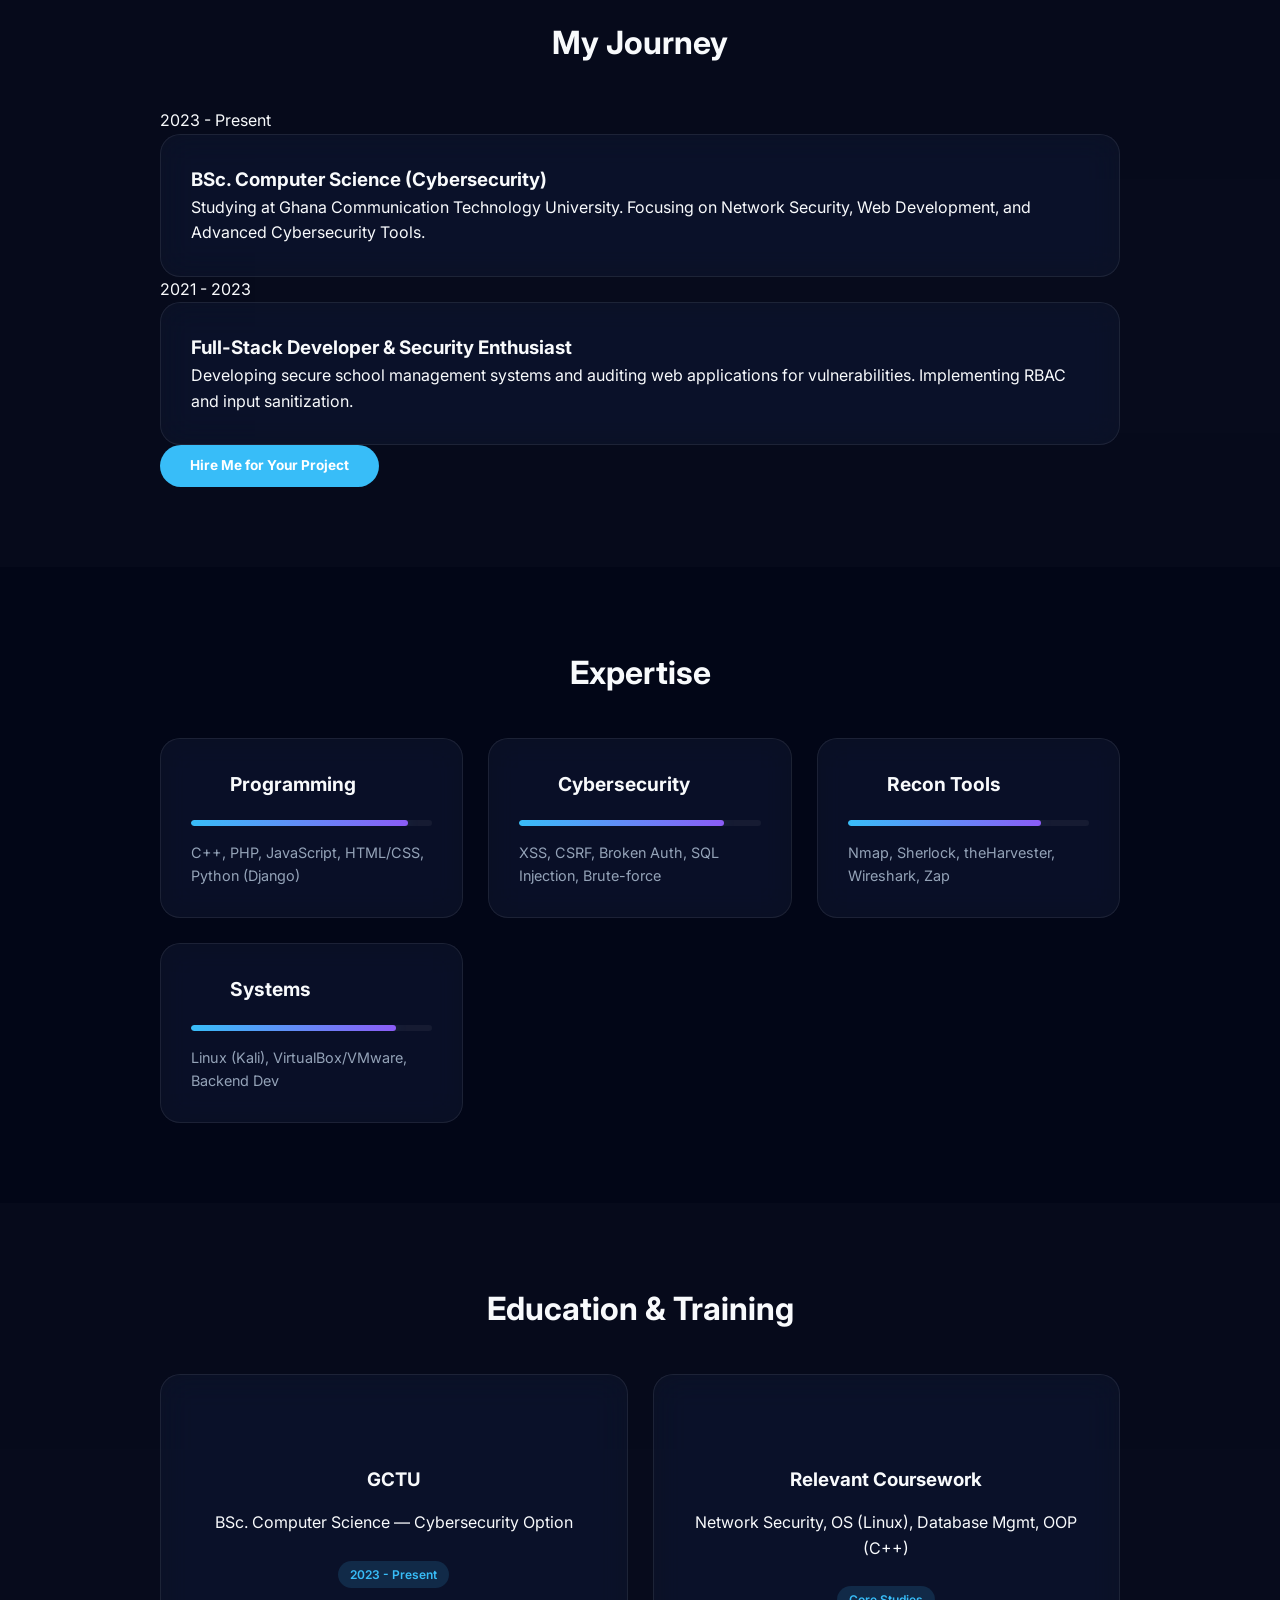
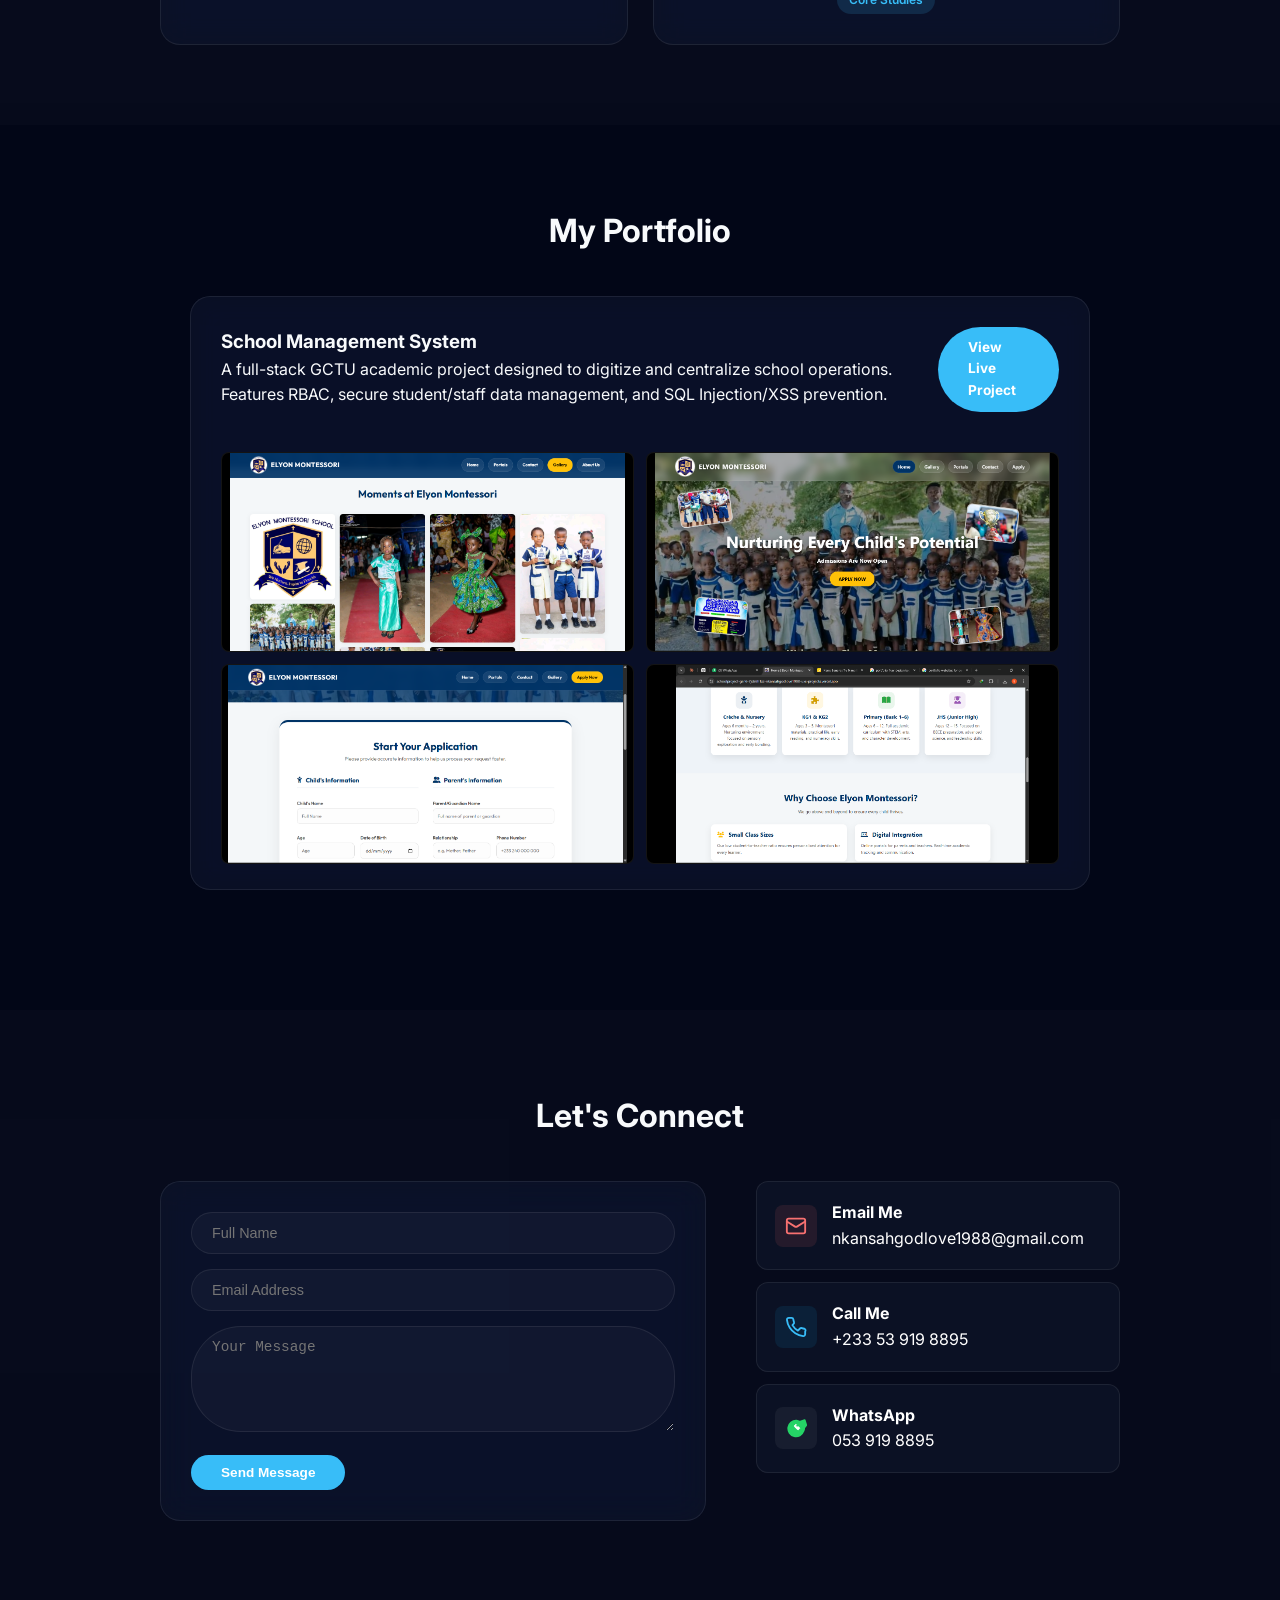
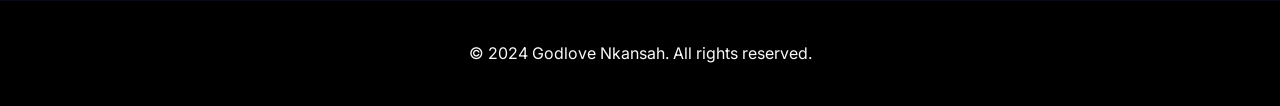
==== commit 0c2f4328: "Update portfolio with resume info: Cybersecurity specialization at GCTU, specific skills, and projec" ====
--- a/my portfolio/index.html
+++ b/my portfolio/index.html
@@ -56,9 +56,9 @@
                     <div class="hero-text-side">
                         <h3>Hello, I'm</h3>
                         <h1>Godlove Nkansah</h1>
-                        <h2>And I'm a <span>Web Developer</span></h2>
-                        <p>I build secure, scalable, and reliable digital systems. My focus is on creating
-                            high-performance applications with a security-first mindset.</p>
+                        <h2>Cybersecurity & <span>Software Dev Student</span></h2>
+                        <p>Motivated Computer Science student at GCTU, specializing in Cybersecurity. I build 
+                            secure web applications and apply offensive/defensive security techniques.</p>
 
                         <div class="hero-socials">
                             <a href="#"><i data-lucide="facebook"></i></a>
@@ -98,12 +98,37 @@
             <div class="container text-center-mobile">
                 <h2 class="section-title">About Me</h2>
                 <div class="glass-card about-intro">
-                    <p>I am a developer who places security at the core of everything I build. With experience in both
-                        web and app development, I focus on creating applications that are not only functional and
-                        user-friendly but also resilient against modern threats.</p>
+                    <p>I am a Computer Science student at Ghana Communication Technology University (GCTU), 
+                        specializing in Cybersecurity. I am passionate about building secure web applications, 
+                        identifying system vulnerabilities, and applying practical security techniques. 
+                        My experience spans full-stack development with a strong foundation in Linux 
+                        environments and OSINT-based reconnaissance.</p>
+                    
+                    <div class="about-tags">
+                        <div class="tag-group">
+                            <h4>Core Competencies</h4>
+                            <div class="tags">
+                                <span class="tag">Vulnerability Assessment</span>
+                                <span class="tag">OSINT</span>
+                                <span class="tag">Network Scanning</span>
+                                <span class="tag">Troubleshooting</span>
+                            </div>
+                        </div>
+                        <div class="tag-group">
+                            <h4>Soft Skills</h4>
+                            <div class="tags">
+                                <span class="tag">Problem Solving</span>
+                                <span class="tag">Collaboration</span>
+                                <span class="tag">Attention to Detail</span>
+                                <span class="tag">Self-motivated Learner</span>
+                            </div>
+                        </div>
+                    </div>
+
                     <div class="section-actions">
                         <a href="#contact" class="btn btn-primary">Let's Talk</a>
                     </div>
+
                 </div>
             </div>
         </section>
@@ -115,20 +140,20 @@
                 <div class="timeline">
                     <div class="timeline-item">
                         <div class="timeline-dot"></div>
-                        <div class="timeline-date">2021 - Present</div>
+                        <div class="timeline-date">2023 - Present</div>
                         <div class="glass-card">
-                            <h3>Full-Stack Developer & Security Analyst</h3>
-                            <p>Developing secure school management systems and auditing web applications for
-                                vulnerabilities. Implementing RBAC and encrypted data storage.</p>
+                            <h3>BSc. Computer Science (Cybersecurity)</h3>
+                            <p>Studying at Ghana Communication Technology University. Focusing on Network Security, 
+                                Web Development, and Advanced Cybersecurity Tools.</p>
                         </div>
                     </div>
                     <div class="timeline-item">
                         <div class="timeline-dot"></div>
-                        <div class="timeline-date">2020 - 2021</div>
+                        <div class="timeline-date">2021 - 2023</div>
                         <div class="glass-card">
-                            <h3>Freelance Developer</h3>
-                            <p>Built various landing pages and custom web solutions for small businesses with a focus on
-                                clean code and responsive design.</p>
+                            <h3>Full-Stack Developer & Security Enthusiast</h3>
+                            <p>Developing secure school management systems and auditing web applications for
+                                vulnerabilities. Implementing RBAC and input sanitization.</p>
                         </div>
                     </div>
                 </div>
@@ -145,43 +170,43 @@
                 <div class="skills-grid-advanced">
                     <div class="skill-box glass-card">
                         <div class="skill-header">
-                            <i data-lucide="layout"></i>
-                            <h3>Frontend</h3>
+                            <i data-lucide="code-2"></i>
+                            <h3>Programming</h3>
                         </div>
                         <div class="skill-bar">
                             <div class="progress" style="width: 90%;"></div>
                         </div>
-                        <p>HTML, CSS, JS, Bootstrap</p>
+                        <p>C++, PHP, JavaScript, HTML/CSS, Python (Django)</p>
                     </div>
                     <div class="skill-box glass-card">
                         <div class="skill-header">
-                            <i data-lucide="server"></i>
-                            <h3>Backend</h3>
+                            <i data-lucide="shield-check"></i>
+                            <h3>Cybersecurity</h3>
                         </div>
                         <div class="skill-bar">
                             <div class="progress" style="width: 85%;"></div>
                         </div>
-                        <p>PHP, Django, Python</p>
+                        <p>XSS, CSRF, Broken Auth, SQL Injection, Brute-force</p>
                     </div>
                     <div class="skill-box glass-card">
                         <div class="skill-header">
-                            <i data-lucide="shield"></i>
-                            <h3>Security</h3>
+                            <i data-lucide="search"></i>
+                            <h3>Recon Tools</h3>
                         </div>
                         <div class="skill-bar">
-                            <div class="progress" style="width: 95%;"></div>
-                        </div>
-                        <p>SQLi, XSS, Pentesting, RBAC</p>
+                            <div class="progress" style="width: 80%;"></div>
+                        </div>
+                        <p>Nmap, Sherlock, theHarvester, Wireshark, Zap</p>
                     </div>
                     <div class="skill-box glass-card">
                         <div class="skill-header">
-                            <i data-lucide="database"></i>
-                            <h3>Database</h3>
+                            <i data-lucide="monitor"></i>
+                            <h3>Systems</h3>
                         </div>
                         <div class="skill-bar">
-                            <div class="progress" style="width: 80%;"></div>
-                        </div>
-                        <p>MySQL, PostgreSQL</p>
+                            <div class="progress" style="width: 85%;"></div>
+                        </div>
+                        <p>Linux (Kali), VirtualBox/VMware, Backend Dev</p>
                     </div>
                 </div>
             </div>
@@ -194,15 +219,15 @@
                 <div class="projects-grid">
                     <div class="glass-card cert-card">
                         <i data-lucide="graduation-cap"></i>
-                        <h3>BSc in Cybersecurity</h3>
-                        <p>In Progress | Academic Excellence</p>
-                        <span class="focus-tag">Current Major</span>
+                        <h3>GCTU</h3>
+                        <p>BSc. Computer Science — Cybersecurity Option</p>
+                        <span class="focus-tag">2023 - Present</span>
                     </div>
                     <div class="glass-card cert-card">
-                        <i data-lucide="code-2"></i>
-                        <h3>Full-Stack Web Development</h3>
-                        <p>Self-Taught | Project-Based Learning</p>
-                        <span class="focus-tag">Continuous Learning</span>
+                        <i data-lucide="book-open"></i>
+                        <h3>Relevant Coursework</h3>
+                        <p>Network Security, OS (Linux), Database Mgmt, OOP (C++)</p>
+                        <span class="focus-tag">Core Studies</span>
                     </div>
                 </div>
             </div>
@@ -219,8 +244,9 @@
                         <div class="project-header-v3">
                             <div class="title-meta">
                                 <h3>School Management System</h3>
-                                <p class="project-desc">A secure, high-end ERP solution for educational institutions
-                                    featuring advanced administrative tools and student portals.</p>
+                                <p class="project-desc">A full-stack GCTU academic project designed to digitize and 
+                                    centralize school operations. Features RBAC, secure student/staff data 
+                                    management, and SQL Injection/XSS prevention.</p>
                             </div>
                             <a href="https://schoolproject-gsn6-7jds6h1xz-nkansahgodlove1988-uxs-projects.vercel.app/"
                                 target="_blank" class="btn btn-primary btn-sm">View Live Project</a>
--- a/my portfolio/style.css
+++ b/my portfolio/style.css
@@ -257,7 +257,107 @@
 /* --- Sections --- */
 section { padding: 80px 0; clear: both; }
 .section-title { font-size: 2rem; text-align: center; margin-bottom: 40px; }
-.bg-section { background: rgba(255, 255, 255, 0.01); }
+.bg-section { background: rgba(255, 255, 255, 0.02); }
+
+/* --- About Section Extensions --- */
+.about-tags {
+    display: grid;
+    grid-template-columns: 1fr 1fr;
+    gap: 30px;
+    margin: 30px 0;
+    text-align: left;
+}
+
+.tag-group h4 {
+    font-size: 0.9rem;
+    color: var(--primary);
+    text-transform: uppercase;
+    letter-spacing: 1px;
+    margin-bottom: 15px;
+}
+
+.tags {
+    display: flex;
+    flex-wrap: wrap;
+    gap: 10px;
+}
+
+.tag {
+    background: rgba(255, 255, 255, 0.05);
+    border: 1px solid var(--border-color);
+    padding: 6px 14px;
+    border-radius: 50px;
+    font-size: 0.85rem;
+    color: var(--text-muted);
+    transition: var(--transition);
+}
+
+.tag:hover {
+    background: var(--primary-glow);
+    color: var(--primary);
+    border-color: var(--primary);
+    transform: translateY(-2px);
+}
+
+@media (max-width: 600px) {
+    .about-tags {
+        grid-template-columns: 1fr;
+    }
+}
+
+
+/* --- Skills --- */
+.skills-grid-advanced {
+    display: grid;
+    grid-template-columns: repeat(auto-fit, minmax(300px, 1fr));
+    gap: 25px;
+    margin-top: 30px;
+}
+
+.skill-box {
+    display: flex;
+    flex-direction: column;
+    gap: 15px;
+}
+
+.skill-header {
+    display: flex;
+    align-items: center;
+    gap: 15px;
+    margin-bottom: 5px;
+}
+
+.skill-header i {
+    width: 24px;
+    height: 24px;
+    color: var(--primary);
+}
+
+.skill-header h3 {
+    font-size: 1.2rem;
+    font-weight: 700;
+}
+
+.skill-bar {
+    height: 6px;
+    background: rgba(255, 255, 255, 0.05);
+    border-radius: 10px;
+    overflow: hidden;
+}
+
+.progress {
+    height: 100%;
+    background: linear-gradient(90deg, var(--primary), var(--secondary));
+    border-radius: 10px;
+    box-shadow: 0 0 15px var(--primary-glow);
+    transition: width 1s ease-in-out;
+}
+
+.skill-box p {
+    font-size: 0.9rem;
+    color: var(--text-muted);
+}
+
 
 .glass-card {
     background: var(--bg-card);
@@ -269,6 +369,39 @@
     animation: float-card 12s ease-in-out infinite;
     position: relative;
     overflow: hidden;
+}
+
+.projects-grid {
+    display: grid;
+    grid-template-columns: repeat(auto-fit, minmax(280px, 1fr));
+    gap: 25px;
+    margin-top: 30px;
+}
+
+.cert-card {
+    display: flex;
+    flex-direction: column;
+    align-items: center;
+    text-align: center;
+    gap: 15px;
+}
+
+.cert-card i {
+    width: 40px;
+    height: 40px;
+    color: var(--primary);
+    margin-bottom: 5px;
+}
+
+.focus-tag {
+    display: inline-block;
+    padding: 4px 12px;
+    background: var(--primary-glow);
+    color: var(--primary);
+    border-radius: 50px;
+    font-size: 0.75rem;
+    font-weight: 600;
+    margin-top: 10px;
 }
 
 .glass-card::after {
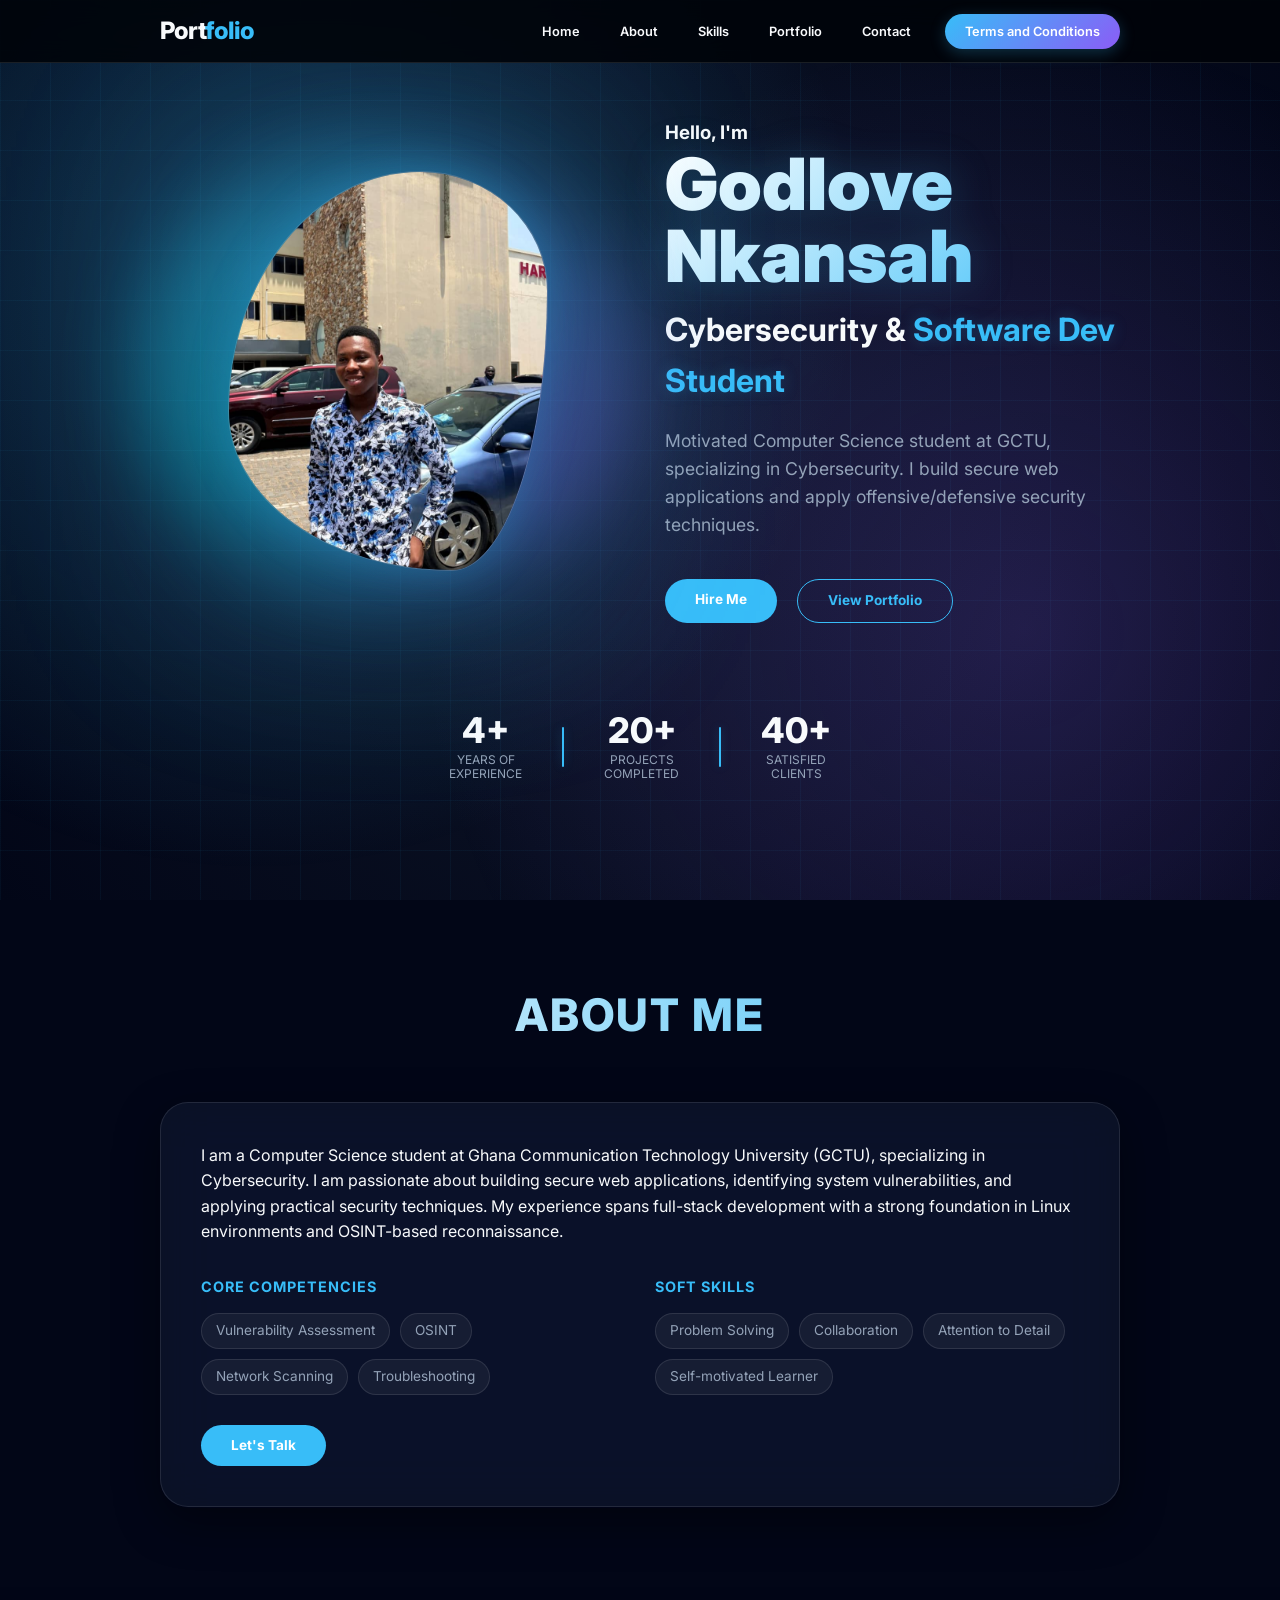
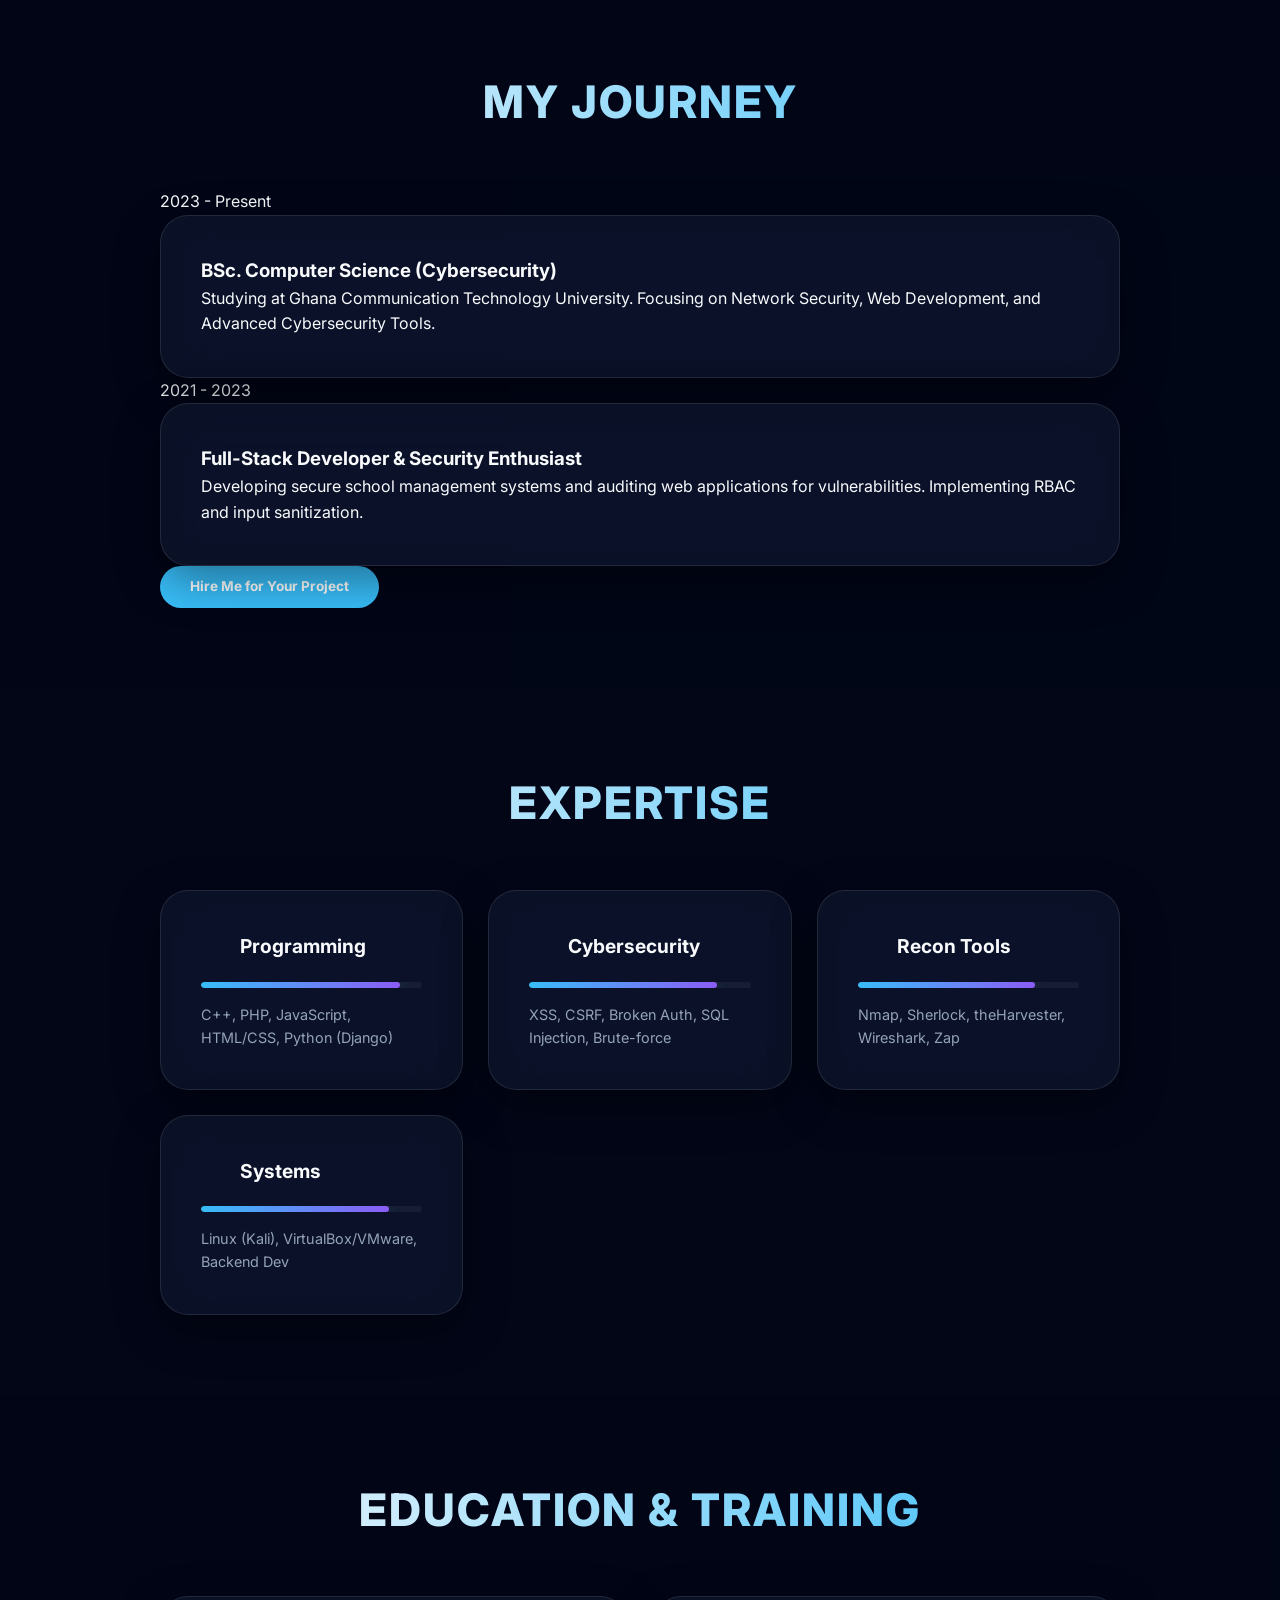
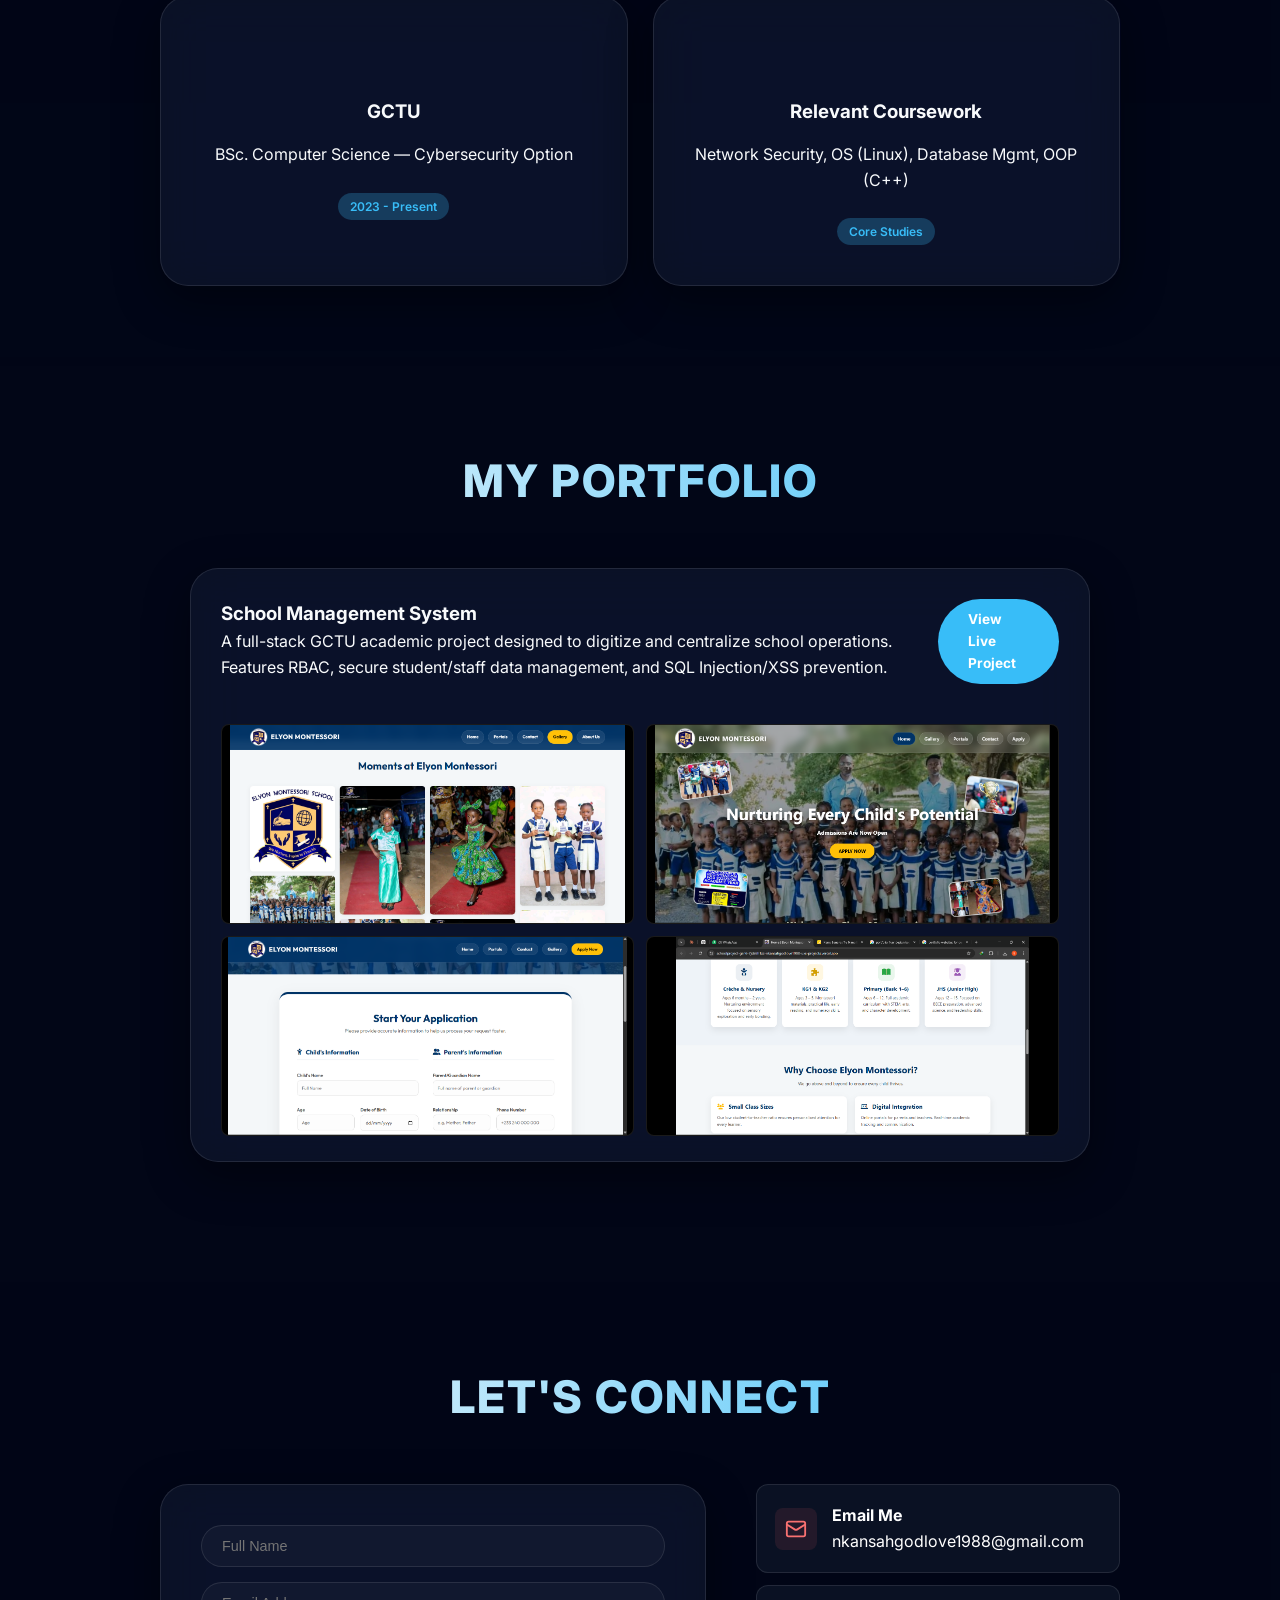
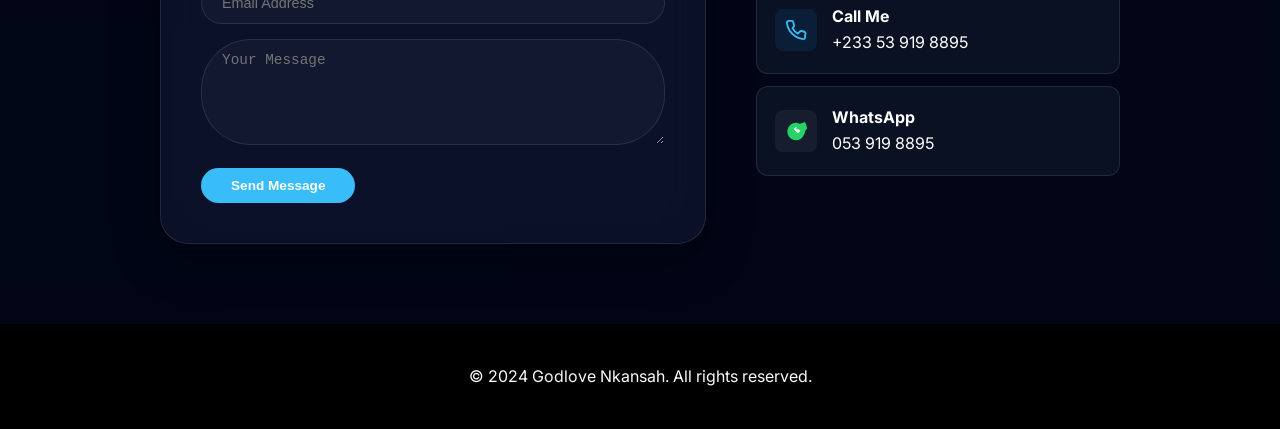
==== commit 5b52e535: "Massive UI/UX upgrade for Fiverr: Premium design, cyber-grid background, enhanced glassmorphism, and" ====
--- a/my portfolio/index.html
+++ b/my portfolio/index.html
@@ -19,7 +19,9 @@
 </head>
 
 <body>
+    <div class="cyber-grid"></div>
     <div class="scroll-progress-container">
+
         <div class="scroll-progress"></div>
     </div>
 
@@ -49,7 +51,7 @@
                         <div class="blob-bg"></div>
                         <div class="profile-img-container">
                             <!-- Placeholder Profile -->
-                            <img src="https://images.unsplash.com/photo-1507003211169-0a1dd7228f2d?auto=format&fit=crop&q=80&w=600"
+                            <img src="images/profile.jpg"
                                 alt="Godlove Nkansah">
                         </div>
                     </div>
--- a/my portfolio/style.css
+++ b/my portfolio/style.css
@@ -1,16 +1,16 @@
 :root {
     --bg-dark: #020617;
-    --bg-card: rgba(15, 23, 42, 0.6);
+    --bg-card: rgba(15, 23, 42, 0.7);
     --primary: #38bdf8;
-    --primary-glow: rgba(56, 189, 248, 0.15);
+    --primary-glow: rgba(56, 189, 248, 0.25);
     --secondary: #8b5cf6;
-    --secondary-glow: rgba(139, 92, 246, 0.15);
-    --accent: #f472b6;
+    --secondary-glow: rgba(139, 92, 246, 0.2);
+    --accent: #00f2ff;
     --text-main: #f8fafc;
     --text-muted: #94a3b8;
-    --border-color: rgba(255, 255, 255, 0.08);
-    --transition: cubic-bezier(0.4, 0, 0.2, 1); 
-    --transition-speed: 0.4s;
+    --border-color: rgba(255, 255, 255, 0.1);
+    --transition: cubic-bezier(0.16, 1, 0.3, 1); 
+    --transition-speed: 0.6s;
 }
 
 body::before {
@@ -22,6 +22,28 @@
     height: 100%;
     background: radial-gradient(circle at 50% 50%, #0f172a 0%, #020617 100%);
     z-index: -2;
+}
+
+/* Cyber Grid Background */
+.cyber-grid {
+    position: fixed;
+    top: 0;
+    left: 0;
+    width: 100%;
+    height: 100%;
+    background-image: 
+        linear-gradient(rgba(56, 189, 248, 0.05) 1px, transparent 1px),
+        linear-gradient(90deg, rgba(56, 189, 248, 0.05) 1px, transparent 1px);
+    background-size: 50px 50px;
+    z-index: -1;
+    transform-origin: center;
+    animation: grid-move 20s linear infinite;
+    pointer-events: none;
+}
+
+@keyframes grid-move {
+    0% { transform: perspective(500px) rotateX(60deg) translateY(0); }
+    100% { transform: perspective(500px) rotateX(60deg) translateY(50px); }
 }
 
 body::after {
@@ -142,12 +164,39 @@
 /* --- Hero --- */
 .hero-section { min-height: 100vh; display: flex; align-items: center; padding: 80px 0; }
 .hero-text-side h3 { animation: fade-in-right 0.8s ease-out 0.2s forwards; opacity: 0; }
-.hero-text-side h1 { font-size: 3rem; margin-bottom: 8px; animation: fade-in-right 0.8s ease-out 0.4s forwards; opacity: 0; }
-.hero-text-side h2 { animation: fade-in-right 0.8s ease-out 0.6s forwards; opacity: 0; }
-.hero-text-side h2 span { color: var(--primary); }
-.hero-text-side p { animation: fade-in-right 0.8s ease-out 0.8s forwards; opacity: 0; }
-.hero-socials { animation: fade-in-right 0.8s ease-out 1s forwards; opacity: 0; margin-bottom: 25px; }
-.hero-actions { animation: fade-in-up 0.8s ease-out 1.2s forwards; opacity: 0; margin-top: 30px; }
+.hero-text-side h1 { 
+    font-size: 4.5rem; 
+    margin-bottom: 12px; 
+    font-weight: 900;
+    line-height: 1;
+    background: linear-gradient(135deg, #fff 0%, var(--primary) 100%);
+    -webkit-background-clip: text;
+    -webkit-text-fill-color: transparent;
+    filter: drop-shadow(0 0 20px var(--primary-glow));
+    animation: fade-in-right 0.8s ease-out 0.4s forwards; 
+    opacity: 0; 
+}
+.hero-text-side h2 { 
+    font-size: 2rem;
+    margin-bottom: 20px;
+    animation: fade-in-right 0.8s ease-out 0.6s forwards; 
+    opacity: 0; 
+}
+.hero-text-side h2 span { 
+    color: var(--primary); 
+    text-shadow: 0 0 15px var(--primary-glow);
+}
+.hero-text-side p { 
+    font-size: 1.1rem;
+    color: var(--text-muted);
+    max-width: 500px;
+    animation: fade-in-right 0.8s ease-out 0.8s forwards; 
+    opacity: 0; 
+}
+.hero-socials { animation: fade-in-right 0.8s ease-out 1s forwards; opacity: 0; margin-bottom: 30px; display: flex; gap: 20px; }
+.hero-socials a { color: var(--text-main); transition: var(--transition); }
+.hero-socials a:hover { color: var(--primary); transform: translateY(-5px); filter: drop-shadow(0 0 10px var(--primary)); }
+.hero-actions { animation: fade-in-up 0.8s ease-out 1.2s forwards; opacity: 0; margin-top: 40px; display: flex; gap: 20px; }
 
 @keyframes fade-in-right {
     0% { transform: translateX(-30px); opacity: 0; }
@@ -256,8 +305,18 @@
 
 /* --- Sections --- */
 section { padding: 80px 0; clear: both; }
-.section-title { font-size: 2rem; text-align: center; margin-bottom: 40px; }
-.bg-section { background: rgba(255, 255, 255, 0.02); }
+.section-title { 
+    font-size: 2.8rem; 
+    text-align: center; 
+    margin-bottom: 50px; 
+    font-weight: 800;
+    background: linear-gradient(to right, var(--text-main), var(--primary));
+    -webkit-background-clip: text;
+    -webkit-text-fill-color: transparent;
+    text-transform: uppercase;
+    letter-spacing: 2px;
+}
+.bg-section { background: rgba(2, 6, 23, 0.4); }
 
 /* --- About Section Extensions --- */
 .about-tags {
@@ -361,14 +420,14 @@
 
 .glass-card {
     background: var(--bg-card);
-    backdrop-filter: blur(16px) saturate(180%);
+    backdrop-filter: blur(25px) saturate(210%);
     border: 1px solid var(--border-color);
-    border-radius: 20px;
-    padding: 30px;
+    border-radius: 28px;
+    padding: 40px;
     transition: var(--transition-speed) var(--transition);
-    animation: float-card 12s ease-in-out infinite;
     position: relative;
     overflow: hidden;
+    box-shadow: 0 15px 45px rgba(0,0,0,0.4);
 }
 
 .projects-grid {
@@ -426,9 +485,9 @@
 }
 
 .glass-card:hover { 
-    border-color: rgba(255,255,255,0.3); 
-    transform: translateY(-8px) scale(1.02); 
-    box-shadow: 0 20px 40px rgba(0,0,0,0.4);
+    border-color: var(--primary); 
+    transform: translateY(-15px) scale(1.03); 
+    box-shadow: 0 35px 70px rgba(56, 189, 248, 0.25);
     z-index: 10; 
 }
 
